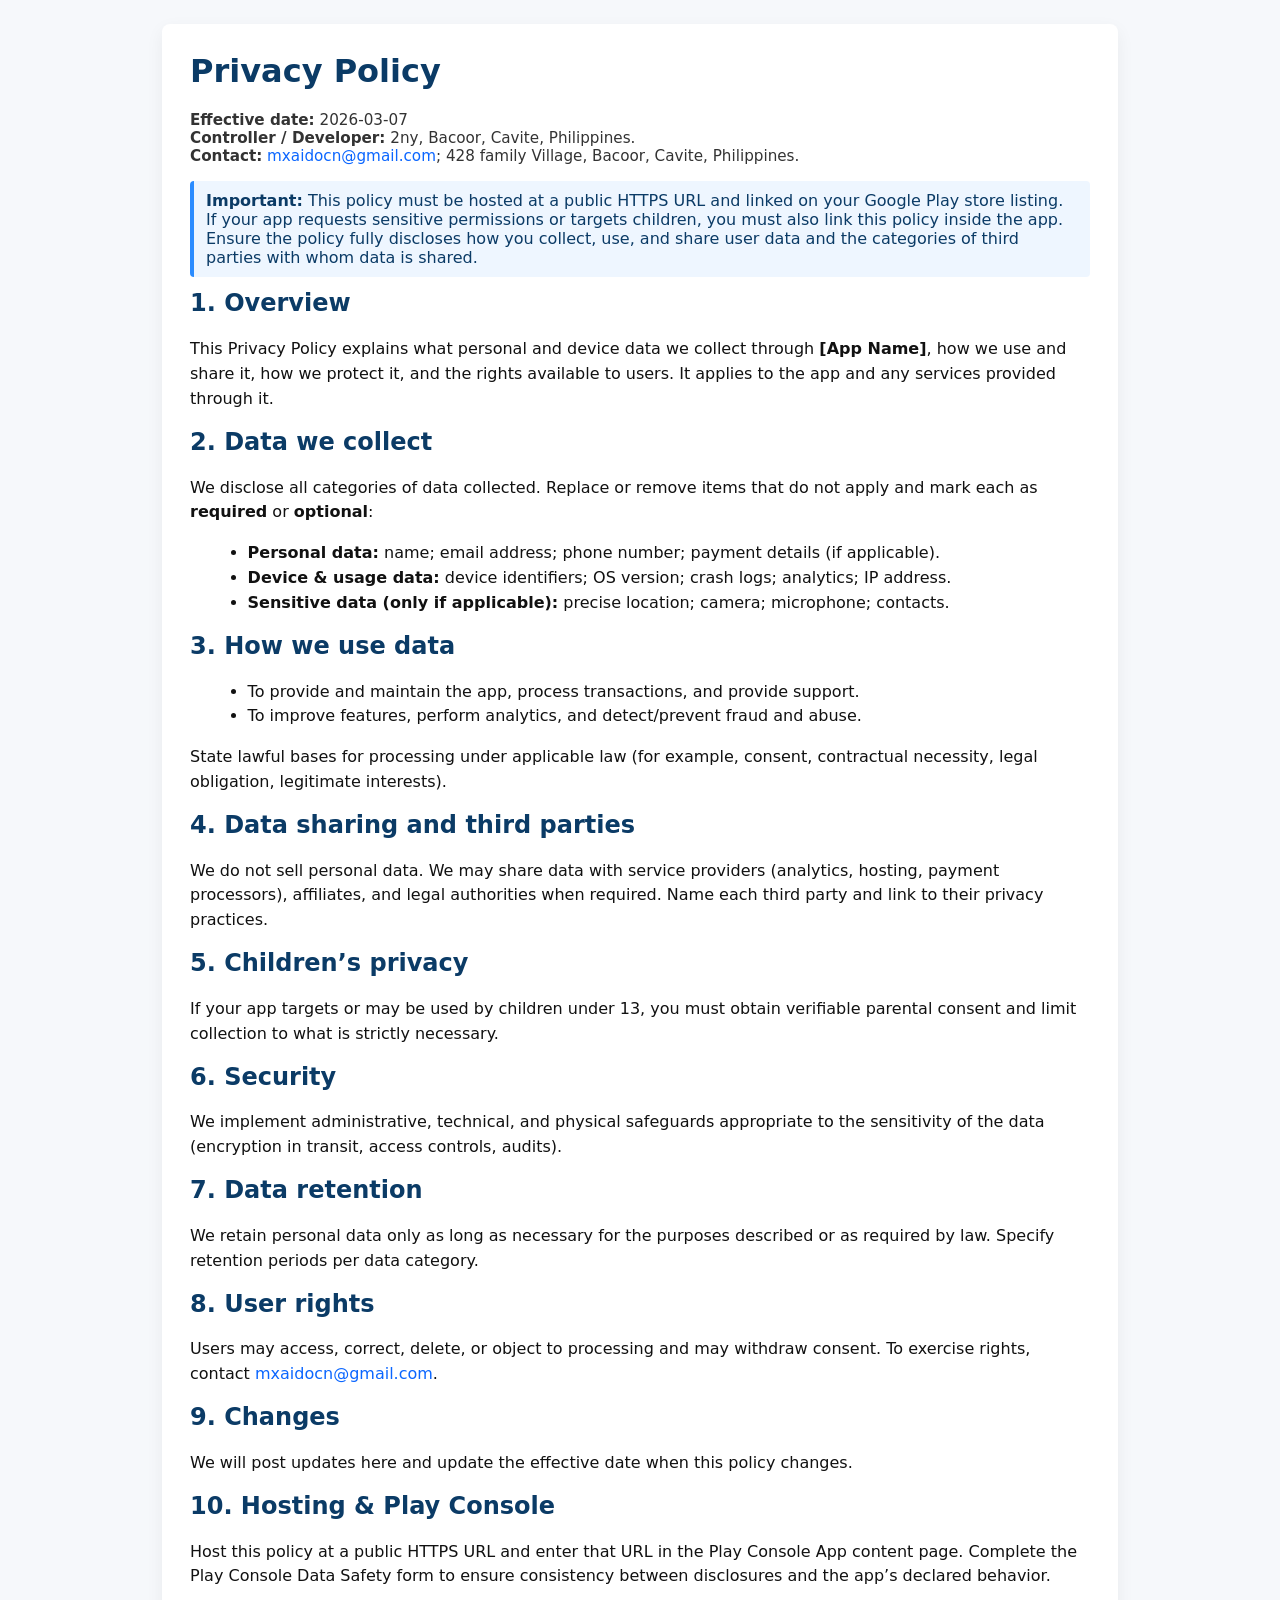
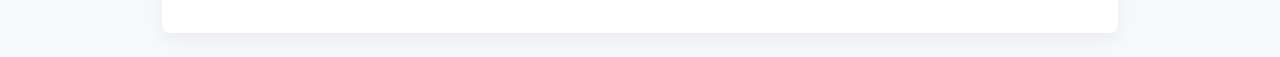
==== policy.html @ 164b02fa "Add privacy policy page with structured content and styling" ====
<!doctype html>
<html lang="en">

<head>
    <meta charset="utf-8" />
    <meta name="viewport" content="width=device-width,initial-scale=1" />
    <title>Privacy Policy — HMS Medical</title>
    <style>
        body {
            font-family: system-ui, -apple-system, "Segoe UI", Roboto, Arial;
            background: #f6f8fb;
            color: #111;
            margin: 0;
            padding: 24px;
        }

        .wrap {
            max-width: 900px;
            margin: 0 auto;
            background: #fff;
            padding: 28px;
            border-radius: 8px;
            box-shadow: 0 6px 18px rgba(20, 20, 40, 0.06);
        }

        h1,
        h2 {
            color: #0b3b66;
            margin-top: 0;
        }

        p,
        li {
            line-height: 1.55;
        }

        ul {
            margin-left: 1.1rem;
        }

        .meta {
            font-size: 0.95rem;
            color: #333;
            margin-bottom: 1rem;
        }

        .callout {
            background: #eef6ff;
            border-left: 4px solid #2b8cff;
            padding: 10px 12px;
            border-radius: 4px;
            margin: 12px 0;
            color: #0b3b66;
        }

        a {
            color: #0b66ff;
            text-decoration: none;
        }
    </style>
</head>

<body>
    <main class="wrap" role="main">
        <h1>Privacy Policy</h1>

        <div class="meta">
            <strong>Effective date:</strong> <span>2026-03-07</span><br />
            <strong>Controller / Developer:</strong> <span>2ny, Bacoor, Cavite,
                Philippines.</span><br />
            <strong>Contact:</strong> <a href="mailto:mxaidocn@gmail.com">mxaidocn@gmail.com</a>; 428 family Village,
            Bacoor, Cavite, Philippines.
        </div>

        <div class="callout">
            <strong>Important:</strong> This policy must be hosted at a public HTTPS URL and linked on your Google Play
            store listing. If your app requests sensitive permissions or targets children, you must also link this
            policy inside the app. Ensure the policy fully discloses how you collect, use, and share user data and the
            categories of third parties with whom data is shared.
        </div>

        <h2>1. Overview</h2>
        <p>This Privacy Policy explains what personal and device data we collect through <strong>[App Name]</strong>,
            how we use and share it, how we protect it, and the rights available to users. It applies to the app and any
            services provided through it.</p>

        <h2>2. Data we collect</h2>
        <p>We disclose all categories of data collected. Replace or remove items that do not apply and mark each as
            <strong>required</strong> or <strong>optional</strong>:
        </p>
        <ul>
            <li><strong>Personal data:</strong> name; email address; phone number; payment details (if applicable).</li>
            <li><strong>Device & usage data:</strong> device identifiers; OS version; crash logs; analytics; IP address.
            </li>
            <li><strong>Sensitive data (only if applicable):</strong> precise location; camera; microphone; contacts.
            </li>
        </ul>

        <h2>3. How we use data</h2>
        <ul>
            <li>To provide and maintain the app, process transactions, and provide support.</li>
            <li>To improve features, perform analytics, and detect/prevent fraud and abuse.</li>
        </ul>
        <p>State lawful bases for processing under applicable law (for example, consent, contractual necessity, legal
            obligation, legitimate interests).</p>

        <h2>4. Data sharing and third parties</h2>
        <p>We do not sell personal data. We may share data with service providers (analytics, hosting, payment
            processors), affiliates, and legal authorities when required. Name each third party and link to their
            privacy practices.</p>

        <h2>5. Children’s privacy</h2>
        <p>If your app targets or may be used by children under 13, you must obtain verifiable parental consent and
            limit collection to what is strictly necessary.</p>

        <h2>6. Security</h2>
        <p>We implement administrative, technical, and physical safeguards appropriate to the sensitivity of the data
            (encryption in transit, access controls, audits).</p>

        <h2>7. Data retention</h2>
        <p>We retain personal data only as long as necessary for the purposes described or as required by law. Specify
            retention periods per data category.</p>

        <h2>8. User rights</h2>
        <p>Users may access, correct, delete, or object to processing and may withdraw consent. To exercise rights,
            contact <a href="mailto:mxaidocn@gmail.com">mxaidocn@gmail.com</a>.</p>

        <h2>9. Changes</h2>
        <p>We will post updates here and update the effective date when this policy changes.</p>

        <h2>10. Hosting & Play Console</h2>
        <p>Host this policy at a public HTTPS URL and enter that URL in the Play Console App content page. Complete the
            Play Console Data Safety form to ensure consistency between disclosures and the app’s declared behavior.</p>
    </main>
</body>

</html>
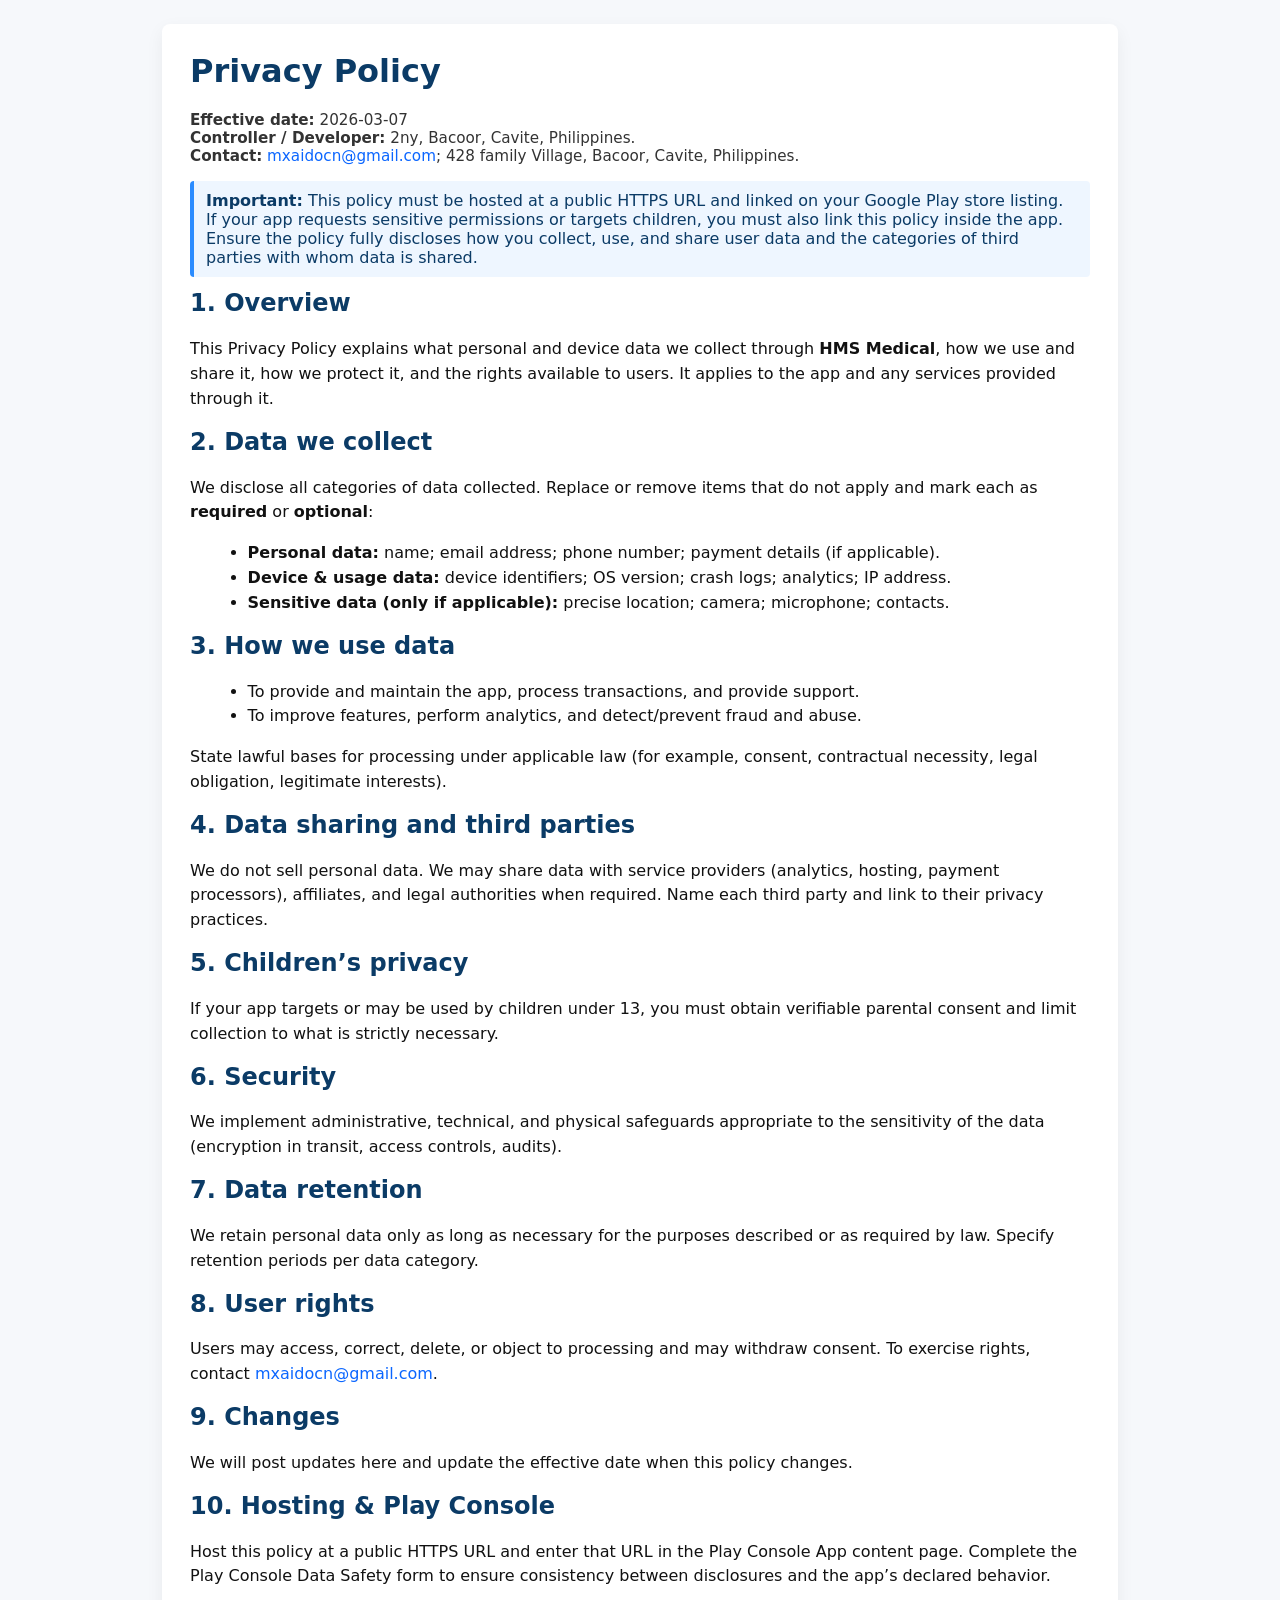
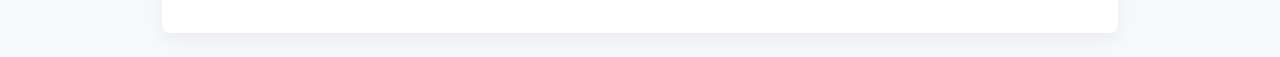
==== commit 0ceb5584: "Update privacy policy to specify the app name as HMS Medical" ====
--- a/policy.html
+++ b/policy.html
@@ -80,7 +80,7 @@
         </div>
 
         <h2>1. Overview</h2>
-        <p>This Privacy Policy explains what personal and device data we collect through <strong>[App Name]</strong>,
+        <p>This Privacy Policy explains what personal and device data we collect through <strong>HMS Medical</strong>,
             how we use and share it, how we protect it, and the rights available to users. It applies to the app and any
             services provided through it.</p>
 
